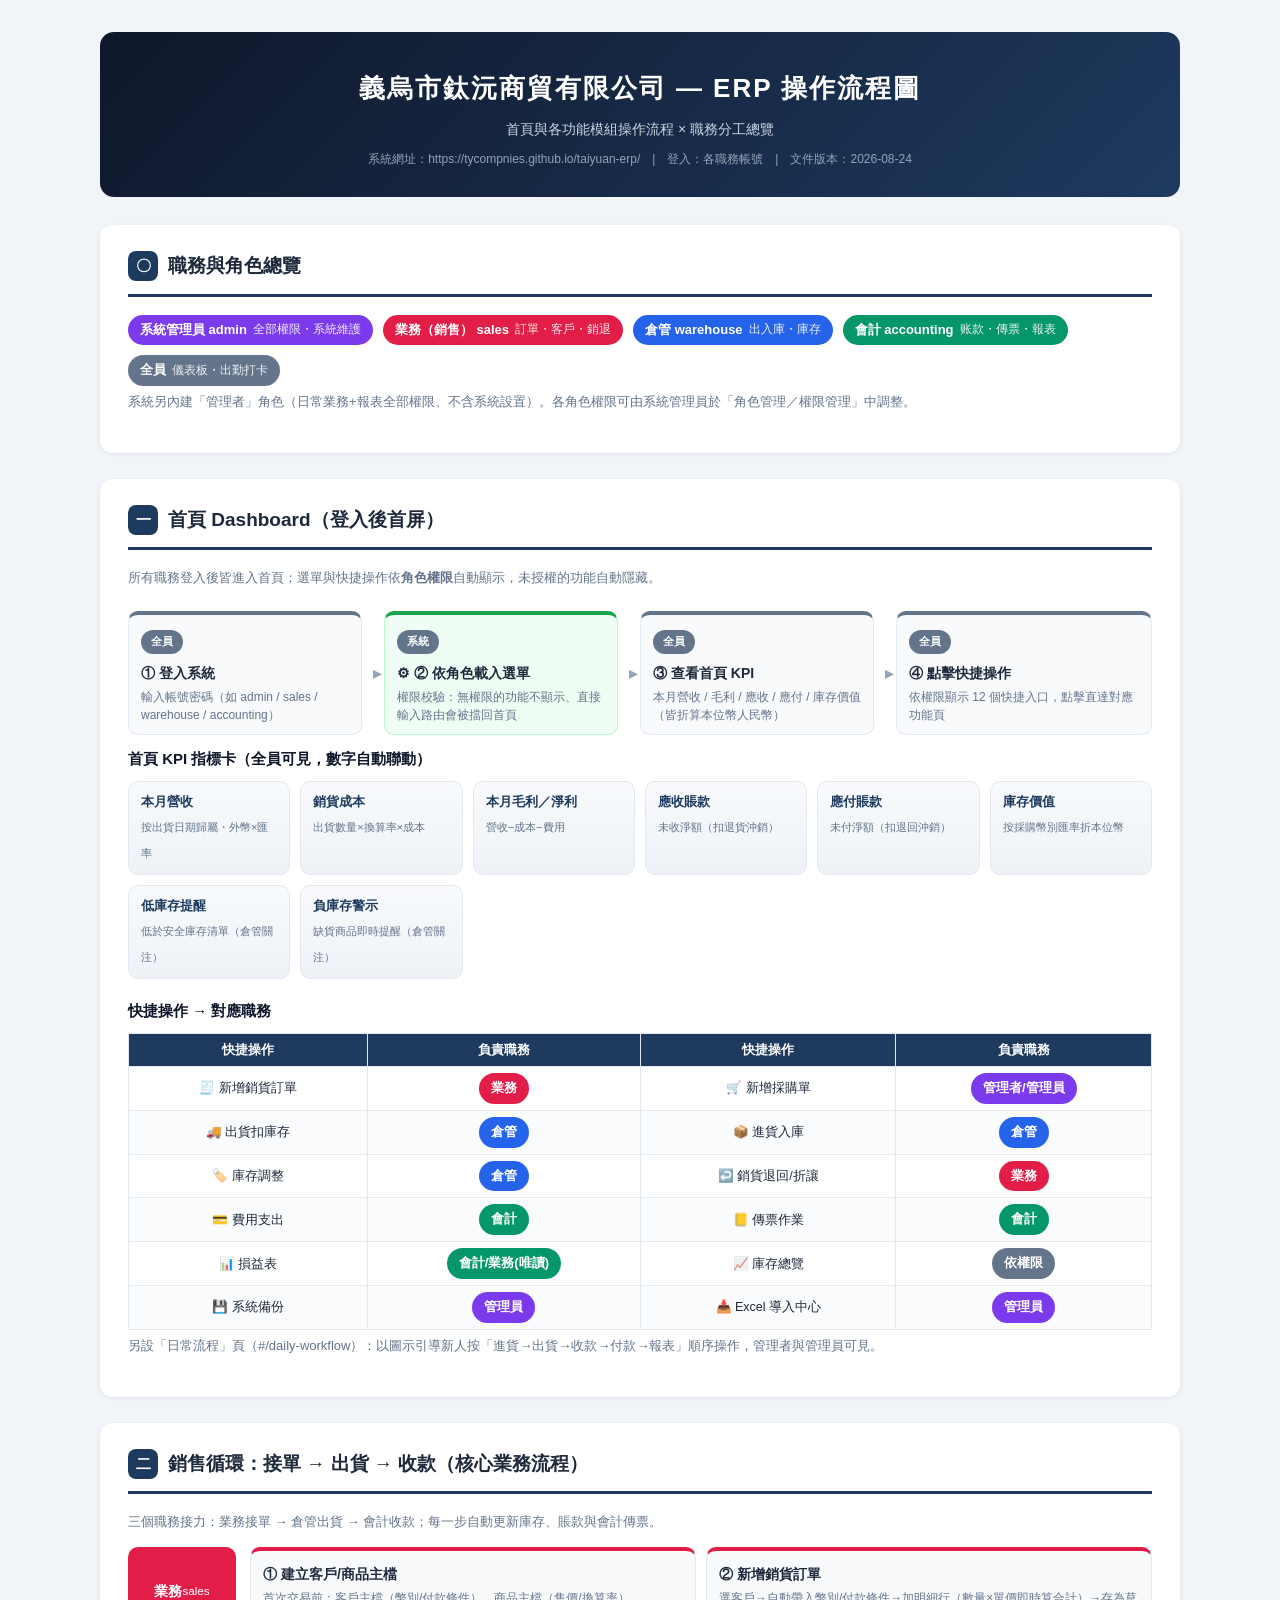
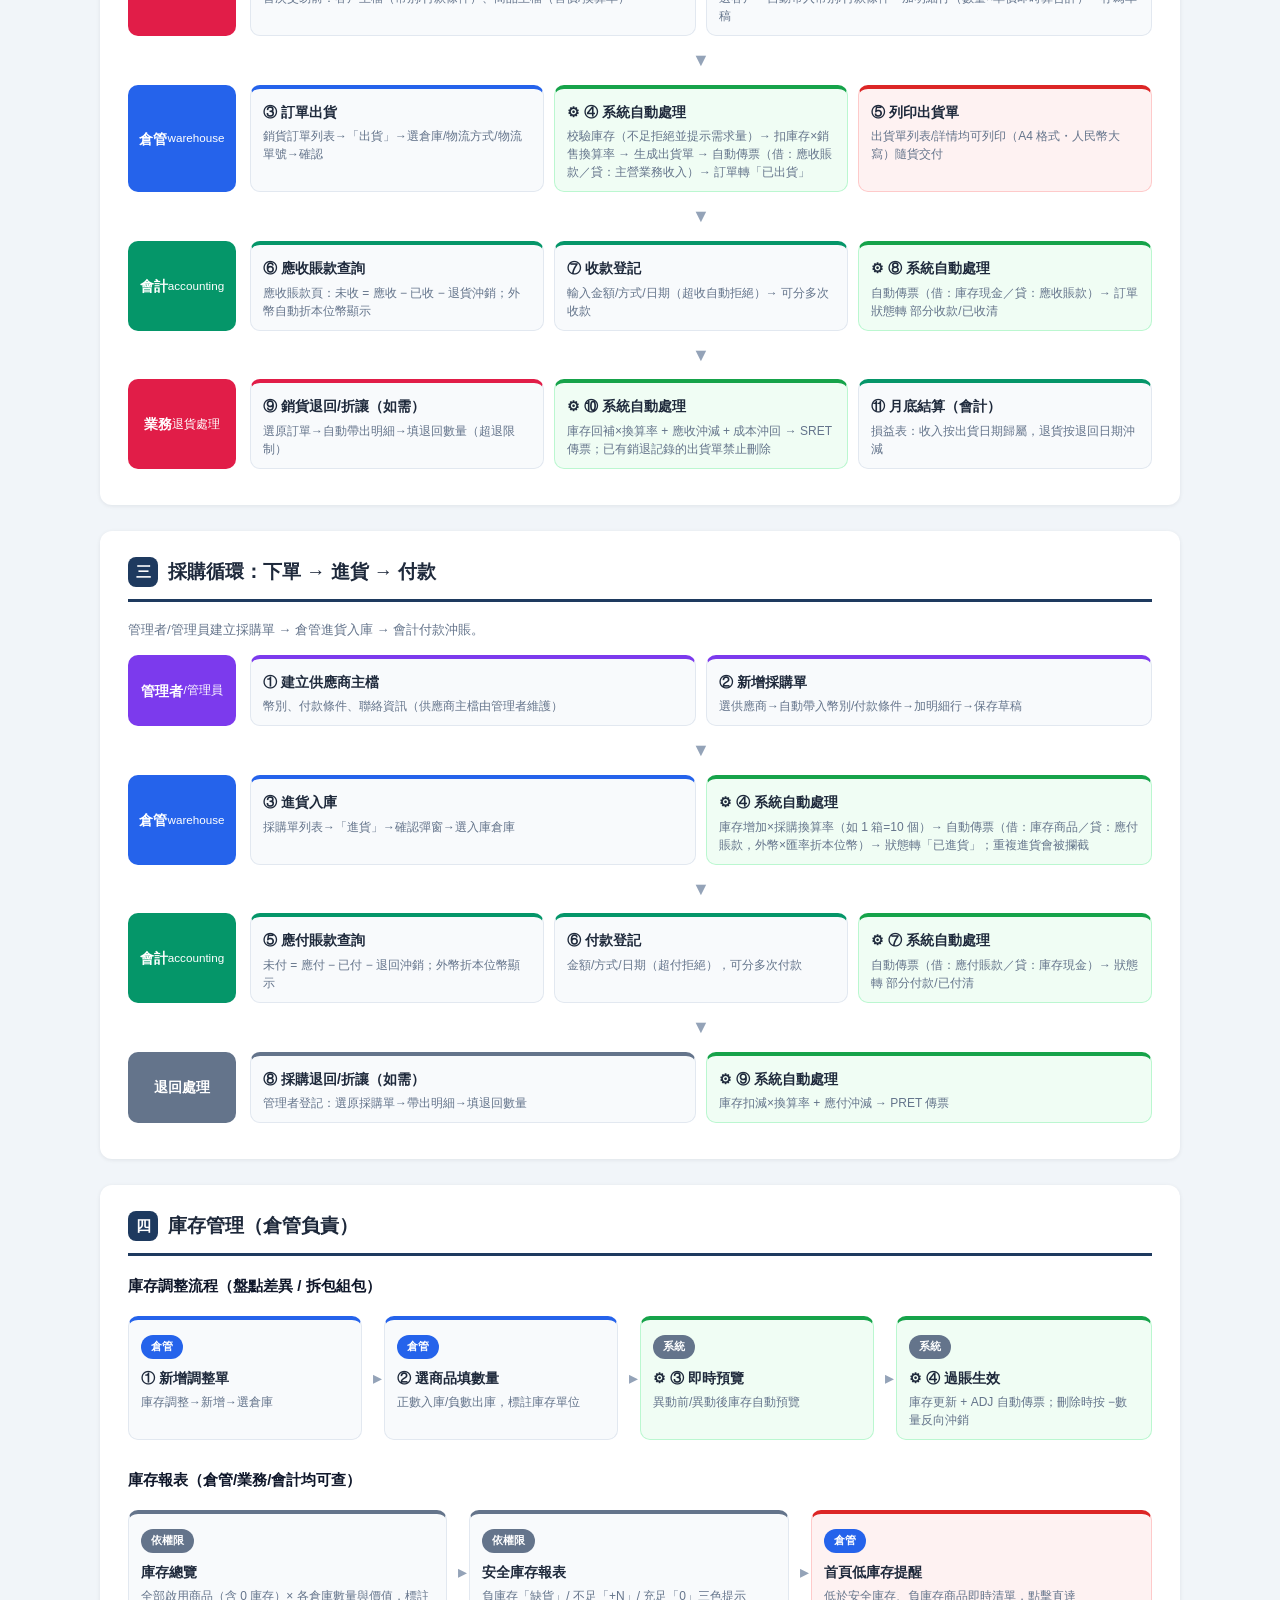
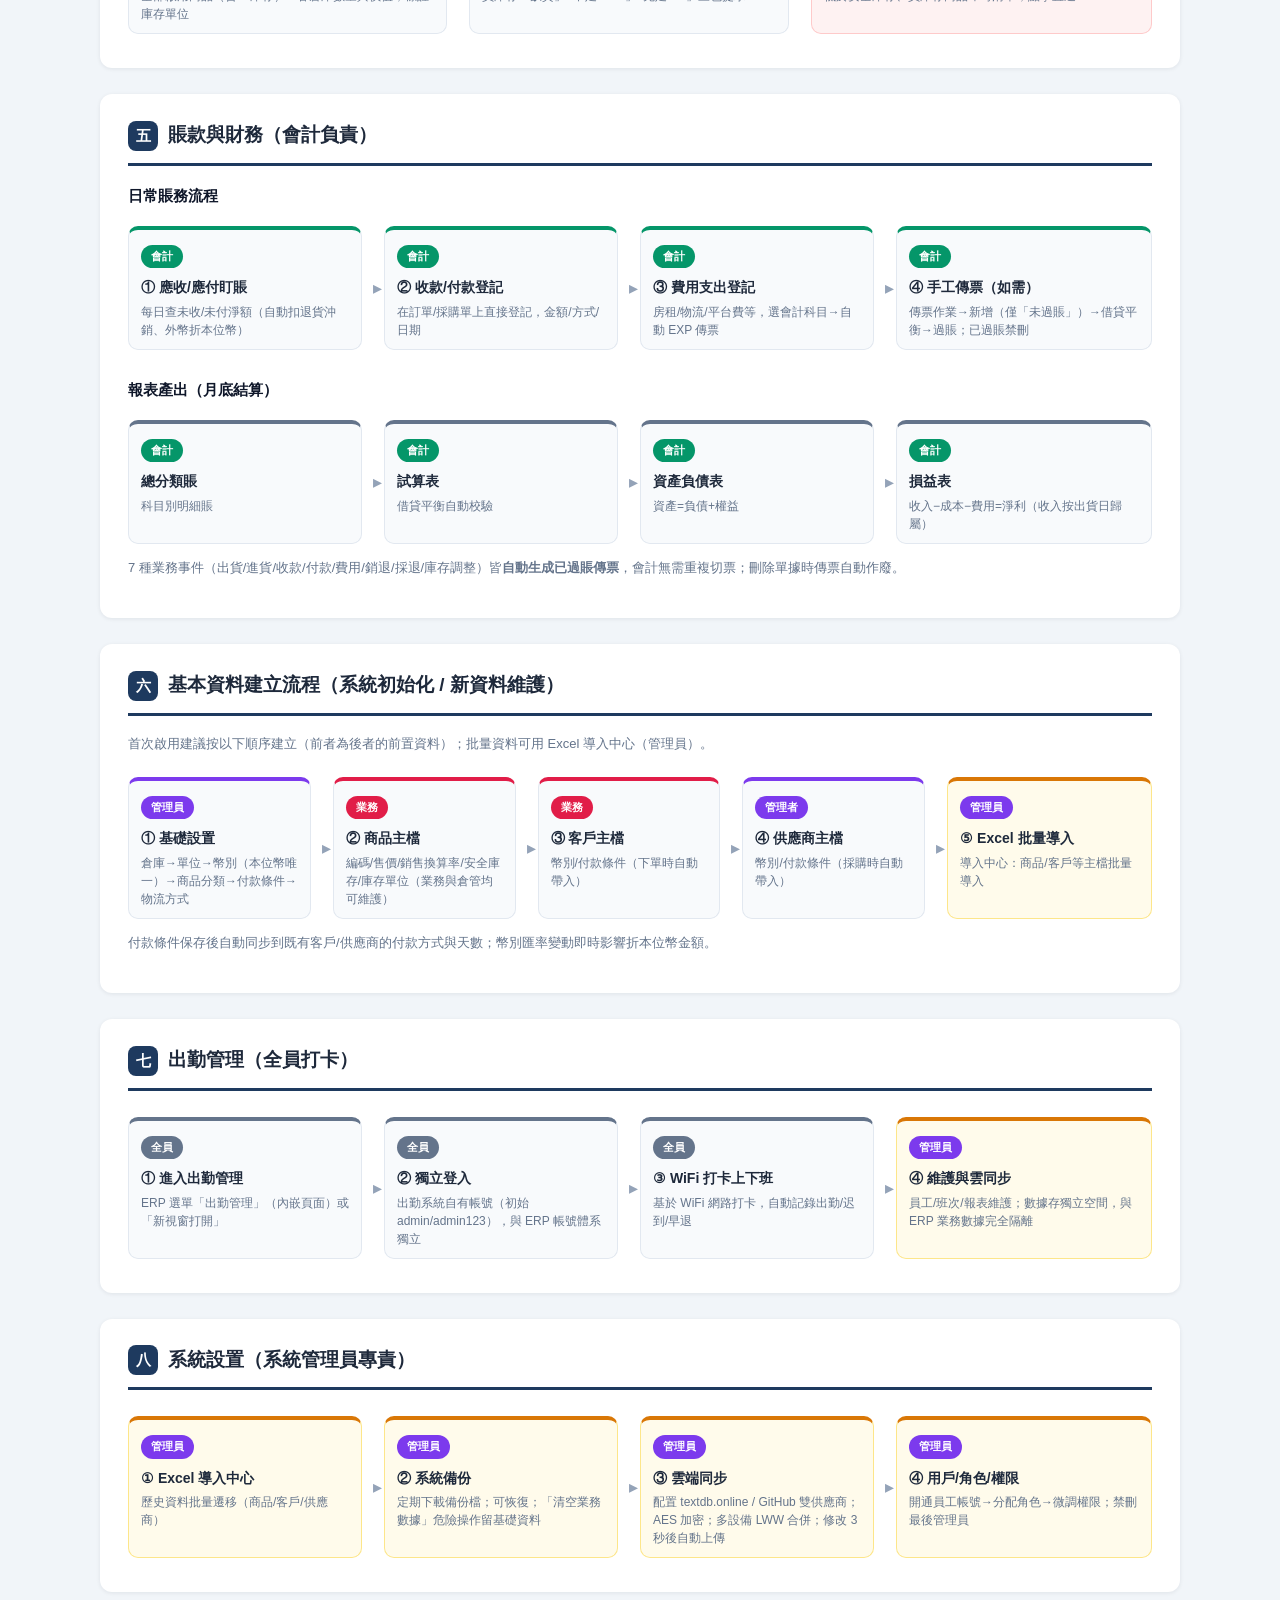
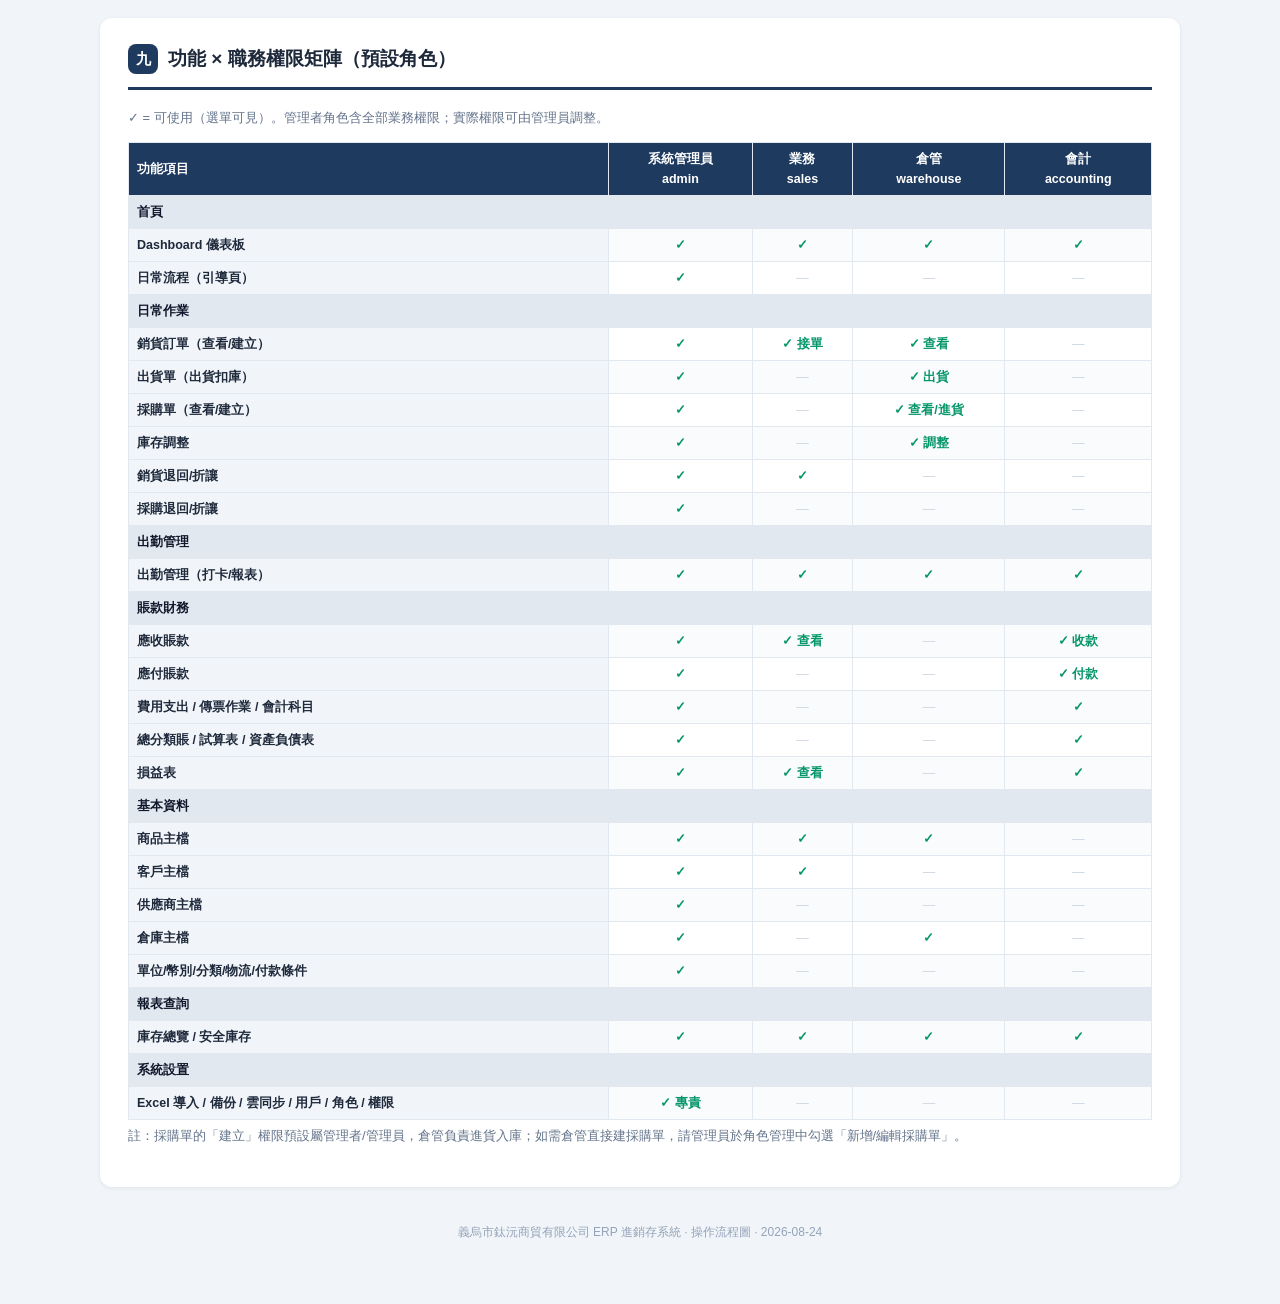
==== workflows.html @ 16e64ffe "feat: 跨设备自动云同步 + ERP操作流程图 sync.js 改造： - PULL_INTERVAL 60s→15s，更频繁检查云端更新 - 新增 schedulePull()：窗口聚焦/切回标" ====
<!DOCTYPE html>
<html lang="zh-Hant">
<head>
<meta charset="UTF-8">
<meta name="viewport" content="width=device-width, initial-scale=1.0">
<title>鈦沅商貿 ERP — 操作流程圖（含職務分工）</title>
<style>
  * { margin:0; padding:0; box-sizing:border-box; }
  body { font-family:"Microsoft JhengHei","PingFang TC","Microsoft YaHei",sans-serif; background:#f1f5f9; color:#1e293b; line-height:1.6; padding:32px 16px; }
  .wrap { max-width:1080px; margin:0 auto; }
  header.doc { text-align:center; padding:36px 20px 28px; background:linear-gradient(135deg,#0f172a,#1e3a5f); color:#fff; border-radius:14px; margin-bottom:28px; }
  header.doc h1 { font-size:26px; letter-spacing:2px; }
  header.doc p { color:#cbd5e1; margin-top:8px; font-size:14px; }
  header.doc .meta { margin-top:10px; font-size:12px; color:#94a3b8; }
  .card { background:#fff; border-radius:12px; padding:26px 28px; margin-bottom:26px; box-shadow:0 1px 4px rgba(15,23,42,.08); }
  .card>h2 { font-size:19px; padding-bottom:12px; margin-bottom:18px; border-bottom:3px solid #1e3a5f; display:flex; align-items:center; gap:10px; }
  .card>h2 .no { background:#1e3a5f; color:#fff; width:30px; height:30px; border-radius:8px; display:inline-flex; align-items:center; justify-content:center; font-size:15px; flex:none; }
  .card h3 { font-size:15px; margin:20px 0 10px; color:#0f172a; }
  .card h3:first-of-type { margin-top:4px; }
  p.note { font-size:13px; color:#64748b; margin:6px 0 14px; }

  /* 角色图例 */
  .legend { display:flex; flex-wrap:wrap; gap:10px; margin-top:4px; }
  .role { display:inline-flex; align-items:center; gap:6px; font-size:13px; font-weight:600; padding:5px 12px; border-radius:999px; color:#fff; }
  .r-biz  { background:#e11d48; }
  .r-wh   { background:#2563eb; }
  .r-acc  { background:#059669; }
  .r-adm  { background:#7c3aed; }
  .r-all  { background:#64748b; }
  .legend .role span.acc { font-weight:400; opacity:.9; font-size:12px; }

  /* 流程节点 */
  .flow { display:flex; flex-wrap:wrap; align-items:stretch; gap:0; }
  .fstep { flex:1 1 150px; min-width:150px; position:relative; padding:0 22px 0 0; margin:8px 0; }
  .fstep:last-child { padding-right:0; }
  .fstep:not(:last-child)::after { content:"▸"; position:absolute; right:2px; top:50%; transform:translateY(-50%); color:#94a3b8; font-size:18px; }
  .node { background:#f8fafc; border:1px solid #e2e8f0; border-top:4px solid #64748b; border-radius:10px; padding:12px 12px 10px; height:100%; }
  .node .role { font-size:11px; padding:3px 10px; margin-bottom:8px; }
  .node b { display:block; font-size:14px; margin-bottom:4px; }
  .node small { display:block; font-size:12px; color:#64748b; line-height:1.5; }
  .node.sys { background:#fffbeb; border-color:#fde68a; border-top-color:#d97706; }
  .node.auto { background:#f0fdf4; border-color:#bbf7d0; border-top-color:#16a34a; }
  .node.auto b::before { content:"⚙ "; }
  .node.warn { background:#fef2f2; border-color:#fecaca; border-top-color:#dc2626; }

  /* 泳道式流程 */
  .lane { display:flex; gap:14px; margin:10px 0; align-items:stretch; }
  .lane .who { flex:0 0 108px; display:flex; align-items:center; justify-content:center; text-align:center; color:#fff; font-weight:700; font-size:14px; border-radius:10px; padding:10px 8px; }
  .lane .steps { flex:1; display:flex; flex-wrap:wrap; gap:10px; align-items:center; }
  .lane .steps .node { flex:1 1 200px; min-width:190px; }
  .lane + .lane { margin-top:2px; }
  .down { text-align:center; color:#94a3b8; font-size:18px; margin:2px 0 6px; padding-left:122px; }

  /* 决策/分支 */
  .branch { display:flex; gap:14px; margin:12px 0 4px; flex-wrap:wrap; }
  .branch .b { flex:1 1 260px; border:1px dashed #cbd5e1; border-radius:10px; padding:12px; }
  .branch .b h4 { font-size:13px; margin-bottom:6px; }
  .branch .b.yes h4 { color:#059669; } .branch .b.no h4 { color:#dc2626; }
  .branch .b p { font-size:12px; color:#475569; }

  /* KPI 网格 */
  .kpi-grid { display:grid; grid-template-columns:repeat(auto-fill,minmax(160px,1fr)); gap:10px; margin:10px 0; }
  .kpi { background:linear-gradient(180deg,#f8fafc,#eef2f7); border:1px solid #e2e8f0; border-radius:10px; padding:10px 12px; }
  .kpi b { display:block; font-size:13px; color:#1e3a5f; }
  .kpi small { font-size:11px; color:#64748b; }

  /* 权限矩阵 */
  table { width:100%; border-collapse:collapse; font-size:12.5px; }
  th, td { border:1px solid #e2e8f0; padding:6px 8px; text-align:center; }
  thead th { background:#1e3a5f; color:#fff; font-weight:600; position:sticky; }
  tbody th { background:#f1f5f9; text-align:left; font-weight:600; white-space:nowrap; }
  td.ok { color:#059669; font-weight:700; } td.no2 { color:#cbd5e1; }
  tbody tr:nth-child(even) { background:#fafbfc; }
  .grp td, .grp th { background:#e2e8f0 !important; font-weight:700; text-align:left; color:#0f172a; }

  footer { text-align:center; color:#94a3b8; font-size:12px; padding:10px 0 30px; }
  @media print {
    body { background:#fff; padding:0; }
    .card { box-shadow:none; border:1px solid #e2e8f0; page-break-inside:avoid; }
    header.doc { border-radius:0; }
  }
</style>
</head>
<body>
<div class="wrap">

<header class="doc">
  <h1>義烏市鈦沅商貿有限公司 — ERP 操作流程圖</h1>
  <p>首頁與各功能模組操作流程 × 職務分工總覽</p>
  <div class="meta">系統網址：https://tycompnies.github.io/taiyuan-erp/　|　登入：各職務帳號　|　文件版本：2026-08-24</div>
</header>

<!-- 0 職務說明 -->
<div class="card">
  <h2><span class="no">〇</span>職務與角色總覽</h2>
  <div class="legend">
    <span class="role r-adm">系統管理員 admin <span class="acc">全部權限・系統維護</span></span>
    <span class="role r-biz">業務（銷售） sales <span class="acc">訂單・客戶・銷退</span></span>
    <span class="role r-wh">倉管 warehouse <span class="acc">出入庫・庫存</span></span>
    <span class="role r-acc">會計 accounting <span class="acc">账款・傳票・報表</span></span>
    <span class="role r-all">全員 <span class="acc">儀表板・出勤打卡</span></span>
  </div>
  <p class="note">系統另內建「管理者」角色（日常業務+報表全部權限、不含系統設置）。各角色權限可由系統管理員於「角色管理／權限管理」中調整。</p>
</div>

<!-- 1 首頁 -->
<div class="card">
  <h2><span class="no">一</span>首頁 Dashboard（登入後首屏）</h2>
  <p class="note">所有職務登入後皆進入首頁；選單與快捷操作依<b>角色權限</b>自動顯示，未授權的功能自動隱藏。</p>

  <div class="flow">
    <div class="fstep"><div class="node"><span class="role r-all">全員</span><b>① 登入系統</b><small>輸入帳號密碼（如 admin / sales / warehouse / accounting）</small></div></div>
    <div class="fstep"><div class="node auto"><span class="role r-all">系統</span><b>② 依角色載入選單</b><small>權限校驗：無權限的功能不顯示、直接輸入路由會被擋回首頁</small></div></div>
    <div class="fstep"><div class="node"><span class="role r-all">全員</span><b>③ 查看首頁 KPI</b><small>本月營收 / 毛利 / 應收 / 應付 / 庫存價值（皆折算本位幣人民幣）</small></div></div>
    <div class="fstep"><div class="node"><span class="role r-all">全員</span><b>④ 點擊快捷操作</b><small>依權限顯示 12 個快捷入口，點擊直達對應功能頁</small></div></div>
  </div>

  <h3>首頁 KPI 指標卡（全員可見，數字自動聯動）</h3>
  <div class="kpi-grid">
    <div class="kpi"><b>本月營收</b><small>按出貨日期歸屬・外幣×匯率</small></div>
    <div class="kpi"><b>銷貨成本</b><small>出貨數量×換算率×成本</small></div>
    <div class="kpi"><b>本月毛利／淨利</b><small>營收−成本−費用</small></div>
    <div class="kpi"><b>應收賬款</b><small>未收淨額（扣退貨沖銷）</small></div>
    <div class="kpi"><b>應付賬款</b><small>未付淨額（扣退回沖銷）</small></div>
    <div class="kpi"><b>庫存價值</b><small>按採購幣別匯率折本位幣</small></div>
    <div class="kpi"><b>低庫存提醒</b><small>低於安全庫存清單（倉管關注）</small></div>
    <div class="kpi"><b>負庫存警示</b><small>缺貨商品即時提醒（倉管關注）</small></div>
  </div>

  <h3>快捷操作 → 對應職務</h3>
  <table>
    <thead><tr><th>快捷操作</th><th>負責職務</th><th>快捷操作</th><th>負責職務</th></tr></thead>
    <tbody>
      <tr><td>🧾 新增銷貨訂單</td><td><span class="role r-biz">業務</span></td><td>🛒 新增採購單</td><td><span class="role r-adm">管理者/管理員</span></td></tr>
      <tr><td>🚚 出貨扣庫存</td><td><span class="role r-wh">倉管</span></td><td>📦 進貨入庫</td><td><span class="role r-wh">倉管</span></td></tr>
      <tr><td>🏷️ 庫存調整</td><td><span class="role r-wh">倉管</span></td><td>↩️ 銷貨退回/折讓</td><td><span class="role r-biz">業務</span></td></tr>
      <tr><td>💳 費用支出</td><td><span class="role r-acc">會計</span></td><td>📒 傳票作業</td><td><span class="role r-acc">會計</span></td></tr>
      <tr><td>📊 損益表</td><td><span class="role r-acc">會計/業務(唯讀)</span></td><td>📈 庫存總覽</td><td><span class="role r-all">依權限</span></td></tr>
      <tr><td>💾 系統備份</td><td><span class="role r-adm">管理員</span></td><td>📥 Excel 導入中心</td><td><span class="role r-adm">管理員</span></td></tr>
    </tbody>
  </table>
  <p class="note">另設「日常流程」頁（#/daily-workflow）：以圖示引導新人按「進貨→出貨→收款→付款→報表」順序操作，管理者與管理員可見。</p>
</div>

<!-- 2 銷售循環 -->
<div class="card">
  <h2><span class="no">二</span>銷售循環：接單 → 出貨 → 收款（核心業務流程）</h2>
  <p class="note">三個職務接力：業務接單 → 倉管出貨 → 會計收款；每一步自動更新庫存、賬款與會計傳票。</p>

  <div class="lane"><div class="who" style="background:#e11d48">業務<br><small style="font-weight:400">sales</small></div>
    <div class="steps">
      <div class="node" style="border-top-color:#e11d48"><b>① 建立客戶/商品主檔</b><small>首次交易前：客戶主檔（幣別/付款條件）、商品主檔（售價/換算率）</small></div>
      <div class="node" style="border-top-color:#e11d48"><b>② 新增銷貨訂單</b><small>選客戶→自動帶入幣別/付款條件→加明細行（數量×單價即時算合計）→存為草稿</small></div>
    </div>
  </div>
  <div class="down">▼</div>
  <div class="lane"><div class="who" style="background:#2563eb">倉管<br><small style="font-weight:400">warehouse</small></div>
    <div class="steps">
      <div class="node" style="border-top-color:#2563eb"><b>③ 訂單出貨</b><small>銷貨訂單列表→「出貨」→選倉庫/物流方式/物流單號→確認</small></div>
      <div class="node auto"><b>④ 系統自動處理</b><small>校驗庫存（不足拒絕並提示需求量）→ 扣庫存×銷售換算率 → 生成出貨單 → 自動傳票（借：應收賬款／貸：主營業務收入）→ 訂單轉「已出貨」</small></div>
      <div class="node warn"><b>⑤ 列印出貨單</b><small>出貨單列表/詳情均可列印（A4 格式・人民幣大寫）隨貨交付</small></div>
    </div>
  </div>
  <div class="down">▼</div>
  <div class="lane"><div class="who" style="background:#059669">會計<br><small style="font-weight:400">accounting</small></div>
    <div class="steps">
      <div class="node" style="border-top-color:#059669"><b>⑥ 應收賬款查詢</b><small>應收賬款頁：未收 = 應收 − 已收 − 退貨沖銷；外幣自動折本位幣顯示</small></div>
      <div class="node" style="border-top-color:#059669"><b>⑦ 收款登記</b><small>輸入金額/方式/日期（超收自動拒絕）→ 可分多次收款</small></div>
      <div class="node auto"><b>⑧ 系統自動處理</b><small>自動傳票（借：庫存現金／貸：應收賬款）→ 訂單狀態轉 部分收款/已收清</small></div>
    </div>
  </div>
  <div class="down">▼</div>
  <div class="lane"><div class="who" style="background:#e11d48">業務<br><small style="font-weight:400">退貨處理</small></div>
    <div class="steps">
      <div class="node" style="border-top-color:#e11d48"><b>⑨ 銷貨退回/折讓（如需）</b><small>選原訂單→自動帶出明細→填退回數量（超退限制）</small></div>
      <div class="node auto"><b>⑩ 系統自動處理</b><small>庫存回補×換算率 + 應收沖減 + 成本沖回 → SRET 傳票；已有銷退記錄的出貨單禁止刪除</small></div>
      <div class="node" style="border-top-color:#059669"><b>⑪ 月底結算（會計）</b><small>損益表：收入按出貨日期歸屬，退貨按退回日期沖減</small></div>
    </div>
  </div>
</div>

<!-- 3 採購循環 -->
<div class="card">
  <h2><span class="no">三</span>採購循環：下單 → 進貨 → 付款</h2>
  <p class="note">管理者/管理員建立採購單 → 倉管進貨入庫 → 會計付款沖賬。</p>

  <div class="lane"><div class="who" style="background:#7c3aed">管理者<br><small style="font-weight:400">/管理員</small></div>
    <div class="steps">
      <div class="node" style="border-top-color:#7c3aed"><b>① 建立供應商主檔</b><small>幣別、付款條件、聯絡資訊（供應商主檔由管理者維護）</small></div>
      <div class="node" style="border-top-color:#7c3aed"><b>② 新增採購單</b><small>選供應商→自動帶入幣別/付款條件→加明細行→保存草稿</small></div>
    </div>
  </div>
  <div class="down">▼</div>
  <div class="lane"><div class="who" style="background:#2563eb">倉管<br><small style="font-weight:400">warehouse</small></div>
    <div class="steps">
      <div class="node" style="border-top-color:#2563eb"><b>③ 進貨入庫</b><small>採購單列表→「進貨」→確認彈窗→選入庫倉庫</small></div>
      <div class="node auto"><b>④ 系統自動處理</b><small>庫存增加×採購換算率（如 1 箱=10 個）→ 自動傳票（借：庫存商品／貸：應付賬款，外幣×匯率折本位幣）→ 狀態轉「已進貨」；重複進貨會被攔截</small></div>
    </div>
  </div>
  <div class="down">▼</div>
  <div class="lane"><div class="who" style="background:#059669">會計<br><small style="font-weight:400">accounting</small></div>
    <div class="steps">
      <div class="node" style="border-top-color:#059669"><b>⑤ 應付賬款查詢</b><small>未付 = 應付 − 已付 − 退回沖銷；外幣折本位幣顯示</small></div>
      <div class="node" style="border-top-color:#059669"><b>⑥ 付款登記</b><small>金額/方式/日期（超付拒絕），可分多次付款</small></div>
      <div class="node auto"><b>⑦ 系統自動處理</b><small>自動傳票（借：應付賬款／貸：庫存現金）→ 狀態轉 部分付款/已付清</small></div>
    </div>
  </div>
  <div class="down">▼</div>
  <div class="lane"><div class="who" style="background:#64748b">退回處理</div>
    <div class="steps">
      <div class="node" style="border-top-color:#64748b"><b>⑧ 採購退回/折讓（如需）</b><small>管理者登記：選原採購單→帶出明細→填退回數量</small></div>
      <div class="node auto"><b>⑨ 系統自動處理</b><small>庫存扣減×換算率 + 應付沖減 → PRET 傳票</small></div>
    </div>
  </div>
</div>

<!-- 4 庫存管理 -->
<div class="card">
  <h2><span class="no">四</span>庫存管理（倉管負責）</h2>

  <h3>庫存調整流程（盤點差異 / 拆包組包）</h3>
  <div class="flow">
    <div class="fstep"><div class="node" style="border-top-color:#2563eb"><span class="role r-wh">倉管</span><b>① 新增調整單</b><small>庫存調整→新增→選倉庫</small></div></div>
    <div class="fstep"><div class="node" style="border-top-color:#2563eb"><span class="role r-wh">倉管</span><b>② 選商品填數量</b><small>正數入庫/負數出庫，標註庫存單位</small></div></div>
    <div class="fstep"><div class="node auto"><span class="role r-all">系統</span><b>③ 即時預覽</b><small>異動前/異動後庫存自動預覽</small></div></div>
    <div class="fstep"><div class="node auto"><span class="role r-all">系統</span><b>④ 過賬生效</b><small>庫存更新 + ADJ 自動傳票；刪除時按 −數量反向沖銷</small></div></div>
  </div>

  <h3>庫存報表（倉管/業務/會計均可查）</h3>
  <div class="flow">
    <div class="fstep"><div class="node"><span class="role r-all">依權限</span><b>庫存總覽</b><small>全部啟用商品（含 0 庫存）× 各倉庫數量與價值，標註庫存單位</small></div></div>
    <div class="fstep"><div class="node"><span class="role r-all">依權限</span><b>安全庫存報表</b><small>負庫存「缺貨」/ 不足「+N」/ 充足「0」三色提示</small></div></div>
    <div class="fstep"><div class="node warn"><span class="role r-wh">倉管</span><b>首頁低庫存提醒</b><small>低於安全庫存、負庫存商品即時清單，點擊直達</small></div></div>
  </div>
</div>

<!-- 5 賬款財務 -->
<div class="card">
  <h2><span class="no">五</span>賬款與財務（會計負責）</h2>

  <h3>日常賬務流程</h3>
  <div class="flow">
    <div class="fstep"><div class="node" style="border-top-color:#059669"><span class="role r-acc">會計</span><b>① 應收/應付盯賬</b><small>每日查未收/未付淨額（自動扣退貨沖銷、外幣折本位幣）</small></div></div>
    <div class="fstep"><div class="node" style="border-top-color:#059669"><span class="role r-acc">會計</span><b>② 收款/付款登記</b><small>在訂單/採購單上直接登記，金額/方式/日期</small></div></div>
    <div class="fstep"><div class="node" style="border-top-color:#059669"><span class="role r-acc">會計</span><b>③ 費用支出登記</b><small>房租/物流/平台費等，選會計科目→自動 EXP 傳票</small></div></div>
    <div class="fstep"><div class="node" style="border-top-color:#059669"><span class="role r-acc">會計</span><b>④ 手工傳票（如需）</b><small>傳票作業→新增（僅「未過賬」）→借貸平衡→過賬；已過賬禁刪</small></div></div>
  </div>

  <h3>報表產出（月底結算）</h3>
  <div class="flow">
    <div class="fstep"><div class="node"><span class="role r-acc">會計</span><b>總分類賬</b><small>科目別明細賬</small></div></div>
    <div class="fstep"><div class="node"><span class="role r-acc">會計</span><b>試算表</b><small>借貸平衡自動校驗</small></div></div>
    <div class="fstep"><div class="node"><span class="role r-acc">會計</span><b>資產負債表</b><small>資產=負債+權益</small></div></div>
    <div class="fstep"><div class="node"><span class="role r-acc">會計</span><b>損益表</b><small>收入−成本−費用=淨利（收入按出貨日歸屬）</small></div></div>
  </div>
  <p class="note">7 種業務事件（出貨/進貨/收款/付款/費用/銷退/採退/庫存調整）皆<b>自動生成已過賬傳票</b>，會計無需重複切票；刪除單據時傳票自動作廢。</p>
</div>

<!-- 6 基本資料 -->
<div class="card">
  <h2><span class="no">六</span>基本資料建立流程（系統初始化 / 新資料維護）</h2>
  <p class="note">首次啟用建議按以下順序建立（前者為後者的前置資料）；批量資料可用 Excel 導入中心（管理員）。</p>
  <div class="flow">
    <div class="fstep"><div class="node" style="border-top-color:#7c3aed"><span class="role r-adm">管理員</span><b>① 基礎設置</b><small>倉庫→單位→幣別（本位幣唯一）→商品分類→付款條件→物流方式</small></div></div>
    <div class="fstep"><div class="node" style="border-top-color:#e11d48"><span class="role r-biz">業務</span><b>② 商品主檔</b><small>編碼/售價/銷售換算率/安全庫存/庫存單位（業務與倉管均可維護）</small></div></div>
    <div class="fstep"><div class="node" style="border-top-color:#e11d48"><span class="role r-biz">業務</span><b>③ 客戶主檔</b><small>幣別/付款條件（下單時自動帶入）</small></div></div>
    <div class="fstep"><div class="node" style="border-top-color:#7c3aed"><span class="role r-adm">管理者</span><b>④ 供應商主檔</b><small>幣別/付款條件（採購時自動帶入）</small></div></div>
    <div class="fstep"><div class="node sys"><span class="role r-adm">管理員</span><b>⑤ Excel 批量導入</b><small>導入中心：商品/客戶等主檔批量導入</small></div></div>
  </div>
  <p class="note">付款條件保存後自動同步到既有客戶/供應商的付款方式與天數；幣別匯率變動即時影響折本位幣金額。</p>
</div>

<!-- 7 出勤 -->
<div class="card">
  <h2><span class="no">七</span>出勤管理（全員打卡）</h2>
  <div class="flow">
    <div class="fstep"><div class="node"><span class="role r-all">全員</span><b>① 進入出勤管理</b><small>ERP 選單「出勤管理」（內嵌頁面）或「新視窗打開」</small></div></div>
    <div class="fstep"><div class="node"><span class="role r-all">全員</span><b>② 獨立登入</b><small>出勤系統自有帳號（初始 admin/admin123），與 ERP 帳號體系獨立</small></div></div>
    <div class="fstep"><div class="node"><span class="role r-all">全員</span><b>③ WiFi 打卡上下班</b><small>基於 WiFi 網路打卡，自動記錄出勤/迟到/早退</small></div></div>
    <div class="fstep"><div class="node sys"><span class="role r-adm">管理員</span><b>④ 維護與雲同步</b><small>員工/班次/報表維護；數據存獨立空間，與 ERP 業務數據完全隔離</small></div></div>
  </div>
</div>

<!-- 8 系統設置 -->
<div class="card">
  <h2><span class="no">八</span>系統設置（系統管理員專責）</h2>
  <div class="flow">
    <div class="fstep"><div class="node sys"><span class="role r-adm">管理員</span><b>① Excel 導入中心</b><small>歷史資料批量遷移（商品/客戶/供應商）</small></div></div>
    <div class="fstep"><div class="node sys"><span class="role r-adm">管理員</span><b>② 系統備份</b><small>定期下載備份檔；可恢復；「清空業務數據」危險操作留基礎資料</small></div></div>
    <div class="fstep"><div class="node sys"><span class="role r-adm">管理員</span><b>③ 雲端同步</b><small>配置 textdb.online / GitHub 雙供應商；AES 加密；多設備 LWW 合併；修改 3 秒後自動上傳</small></div></div>
    <div class="fstep"><div class="node sys"><span class="role r-adm">管理員</span><b>④ 用戶/角色/權限</b><small>開通員工帳號→分配角色→微調權限；禁刪最後管理員</small></div></div>
  </div>
</div>

<!-- 9 權限矩陣 -->
<div class="card">
  <h2><span class="no">九</span>功能 × 職務權限矩陣（預設角色）</h2>
  <p class="note">✓ = 可使用（選單可見）。管理者角色含全部業務權限；實際權限可由管理員調整。</p>
  <table>
    <thead><tr><th style="text-align:left">功能項目</th><th>系統管理員<br>admin</th><th>業務<br>sales</th><th>倉管<br>warehouse</th><th>會計<br>accounting</th></tr></thead>
    <tbody>
      <tr class="grp"><td colspan="5">首頁</td></tr>
      <tr><th>Dashboard 儀表板</th><td class="ok">✓</td><td class="ok">✓</td><td class="ok">✓</td><td class="ok">✓</td></tr>
      <tr><th>日常流程（引導頁）</th><td class="ok">✓</td><td class="no2">—</td><td class="no2">—</td><td class="no2">—</td></tr>
      <tr class="grp"><td colspan="5">日常作業</td></tr>
      <tr><th>銷貨訂單（查看/建立）</th><td class="ok">✓</td><td class="ok">✓ 接單</td><td class="ok">✓ 查看</td><td class="no2">—</td></tr>
      <tr><th>出貨單（出貨扣庫）</th><td class="ok">✓</td><td class="no2">—</td><td class="ok">✓ 出貨</td><td class="no2">—</td></tr>
      <tr><th>採購單（查看/建立）</th><td class="ok">✓</td><td class="no2">—</td><td class="ok">✓ 查看/進貨</td><td class="no2">—</td></tr>
      <tr><th>庫存調整</th><td class="ok">✓</td><td class="no2">—</td><td class="ok">✓ 調整</td><td class="no2">—</td></tr>
      <tr><th>銷貨退回/折讓</th><td class="ok">✓</td><td class="ok">✓</td><td class="no2">—</td><td class="no2">—</td></tr>
      <tr><th>採購退回/折讓</th><td class="ok">✓</td><td class="no2">—</td><td class="no2">—</td><td class="no2">—</td></tr>
      <tr class="grp"><td colspan="5">出勤管理</td></tr>
      <tr><th>出勤管理（打卡/報表）</th><td class="ok">✓</td><td class="ok">✓</td><td class="ok">✓</td><td class="ok">✓</td></tr>
      <tr class="grp"><td colspan="5">賬款財務</td></tr>
      <tr><th>應收賬款</th><td class="ok">✓</td><td class="ok">✓ 查看</td><td class="no2">—</td><td class="ok">✓ 收款</td></tr>
      <tr><th>應付賬款</th><td class="ok">✓</td><td class="no2">—</td><td class="no2">—</td><td class="ok">✓ 付款</td></tr>
      <tr><th>費用支出 / 傳票作業 / 會計科目</th><td class="ok">✓</td><td class="no2">—</td><td class="no2">—</td><td class="ok">✓</td></tr>
      <tr><th>總分類賬 / 試算表 / 資產負債表</th><td class="ok">✓</td><td class="no2">—</td><td class="no2">—</td><td class="ok">✓</td></tr>
      <tr><th>損益表</th><td class="ok">✓</td><td class="ok">✓ 查看</td><td class="no2">—</td><td class="ok">✓</td></tr>
      <tr class="grp"><td colspan="5">基本資料</td></tr>
      <tr><th>商品主檔</th><td class="ok">✓</td><td class="ok">✓</td><td class="ok">✓</td><td class="no2">—</td></tr>
      <tr><th>客戶主檔</th><td class="ok">✓</td><td class="ok">✓</td><td class="no2">—</td><td class="no2">—</td></tr>
      <tr><th>供應商主檔</th><td class="ok">✓</td><td class="no2">—</td><td class="no2">—</td><td class="no2">—</td></tr>
      <tr><th>倉庫主檔</th><td class="ok">✓</td><td class="no2">—</td><td class="ok">✓</td><td class="no2">—</td></tr>
      <tr><th>單位/幣別/分類/物流/付款條件</th><td class="ok">✓</td><td class="no2">—</td><td class="no2">—</td><td class="no2">—</td></tr>
      <tr class="grp"><td colspan="5">報表查詢</td></tr>
      <tr><th>庫存總覽 / 安全庫存</th><td class="ok">✓</td><td class="ok">✓</td><td class="ok">✓</td><td class="ok">✓</td></tr>
      <tr class="grp"><td colspan="5">系統設置</td></tr>
      <tr><th>Excel 導入 / 備份 / 雲同步 / 用戶 / 角色 / 權限</th><td class="ok">✓ 專責</td><td class="no2">—</td><td class="no2">—</td><td class="no2">—</td></tr>
    </tbody>
  </table>
  <p class="note">註：採購單的「建立」權限預設屬管理者/管理員，倉管負責進貨入庫；如需倉管直接建採購單，請管理員於角色管理中勾選「新增/編輯採購單」。</p>
</div>

<footer>義烏市鈦沅商貿有限公司 ERP 進銷存系統 · 操作流程圖 · 2026-08-24</footer>
</div>
</body>
</html>
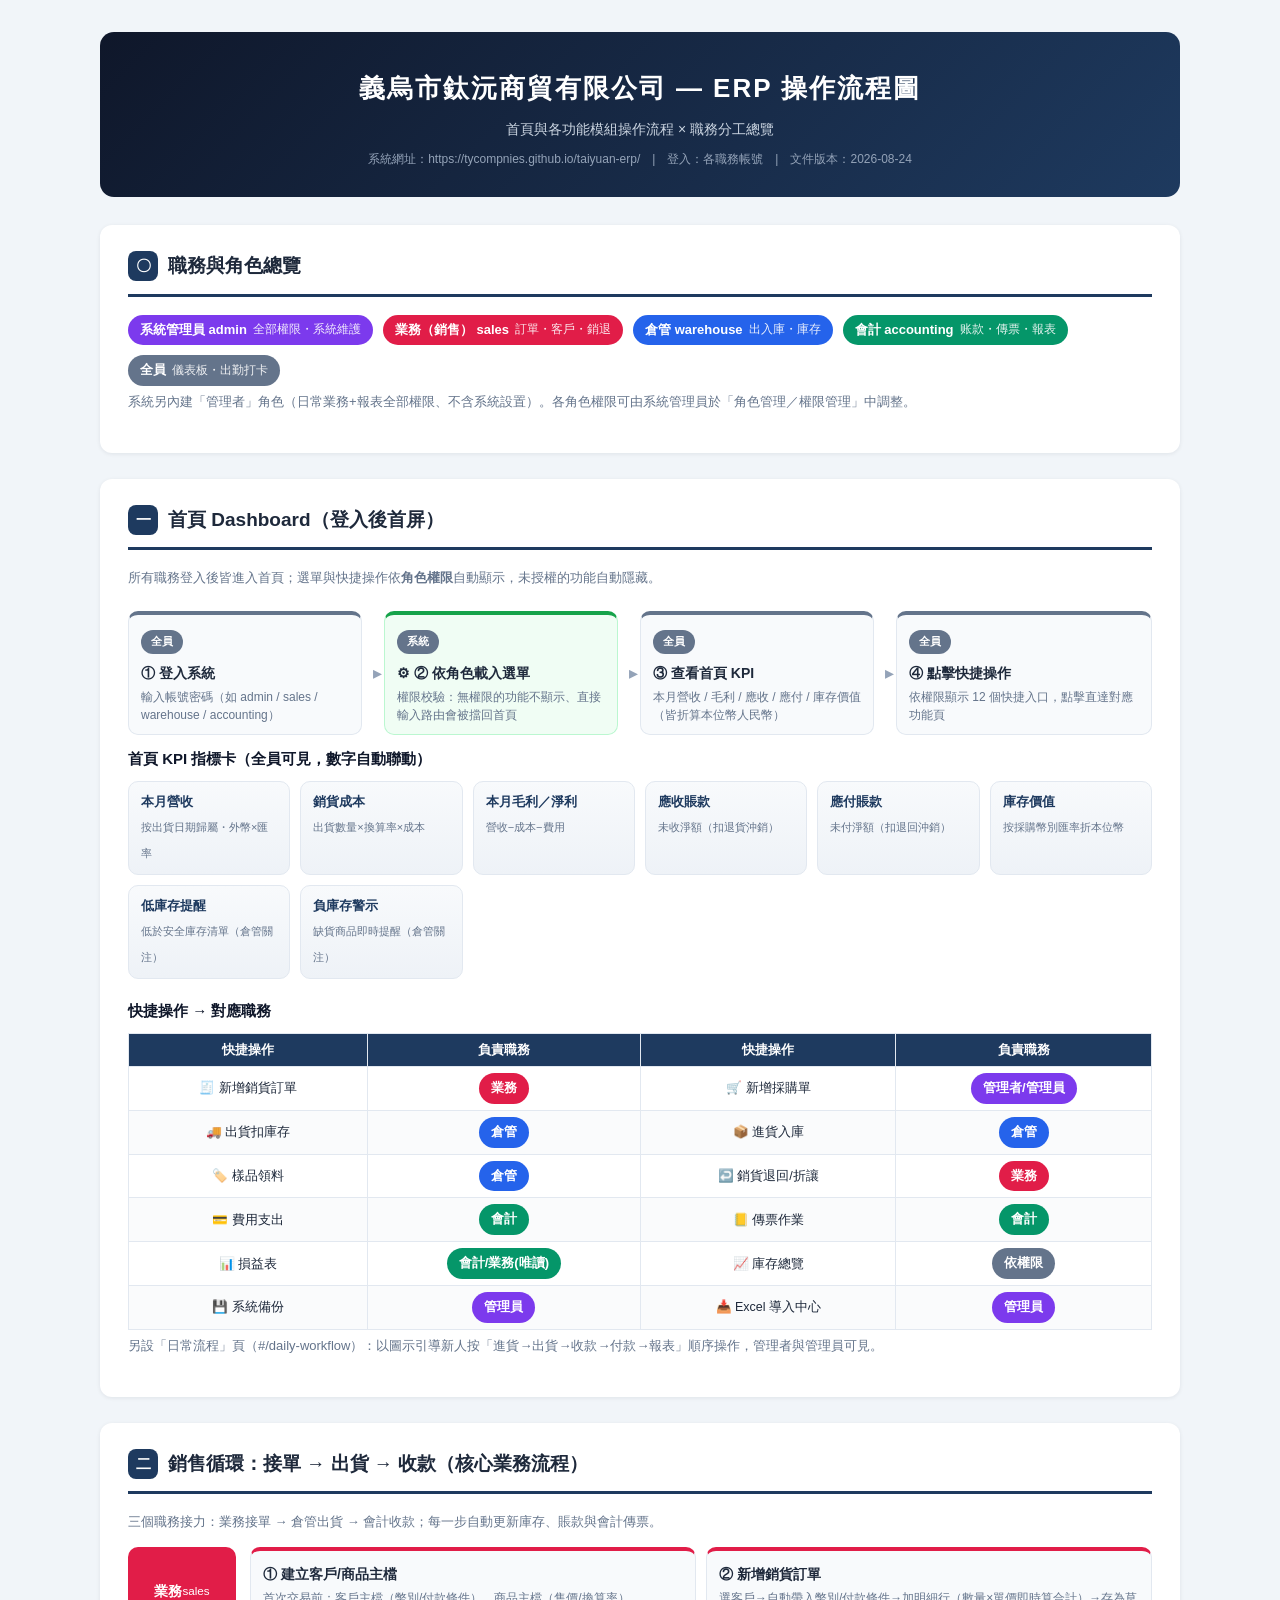
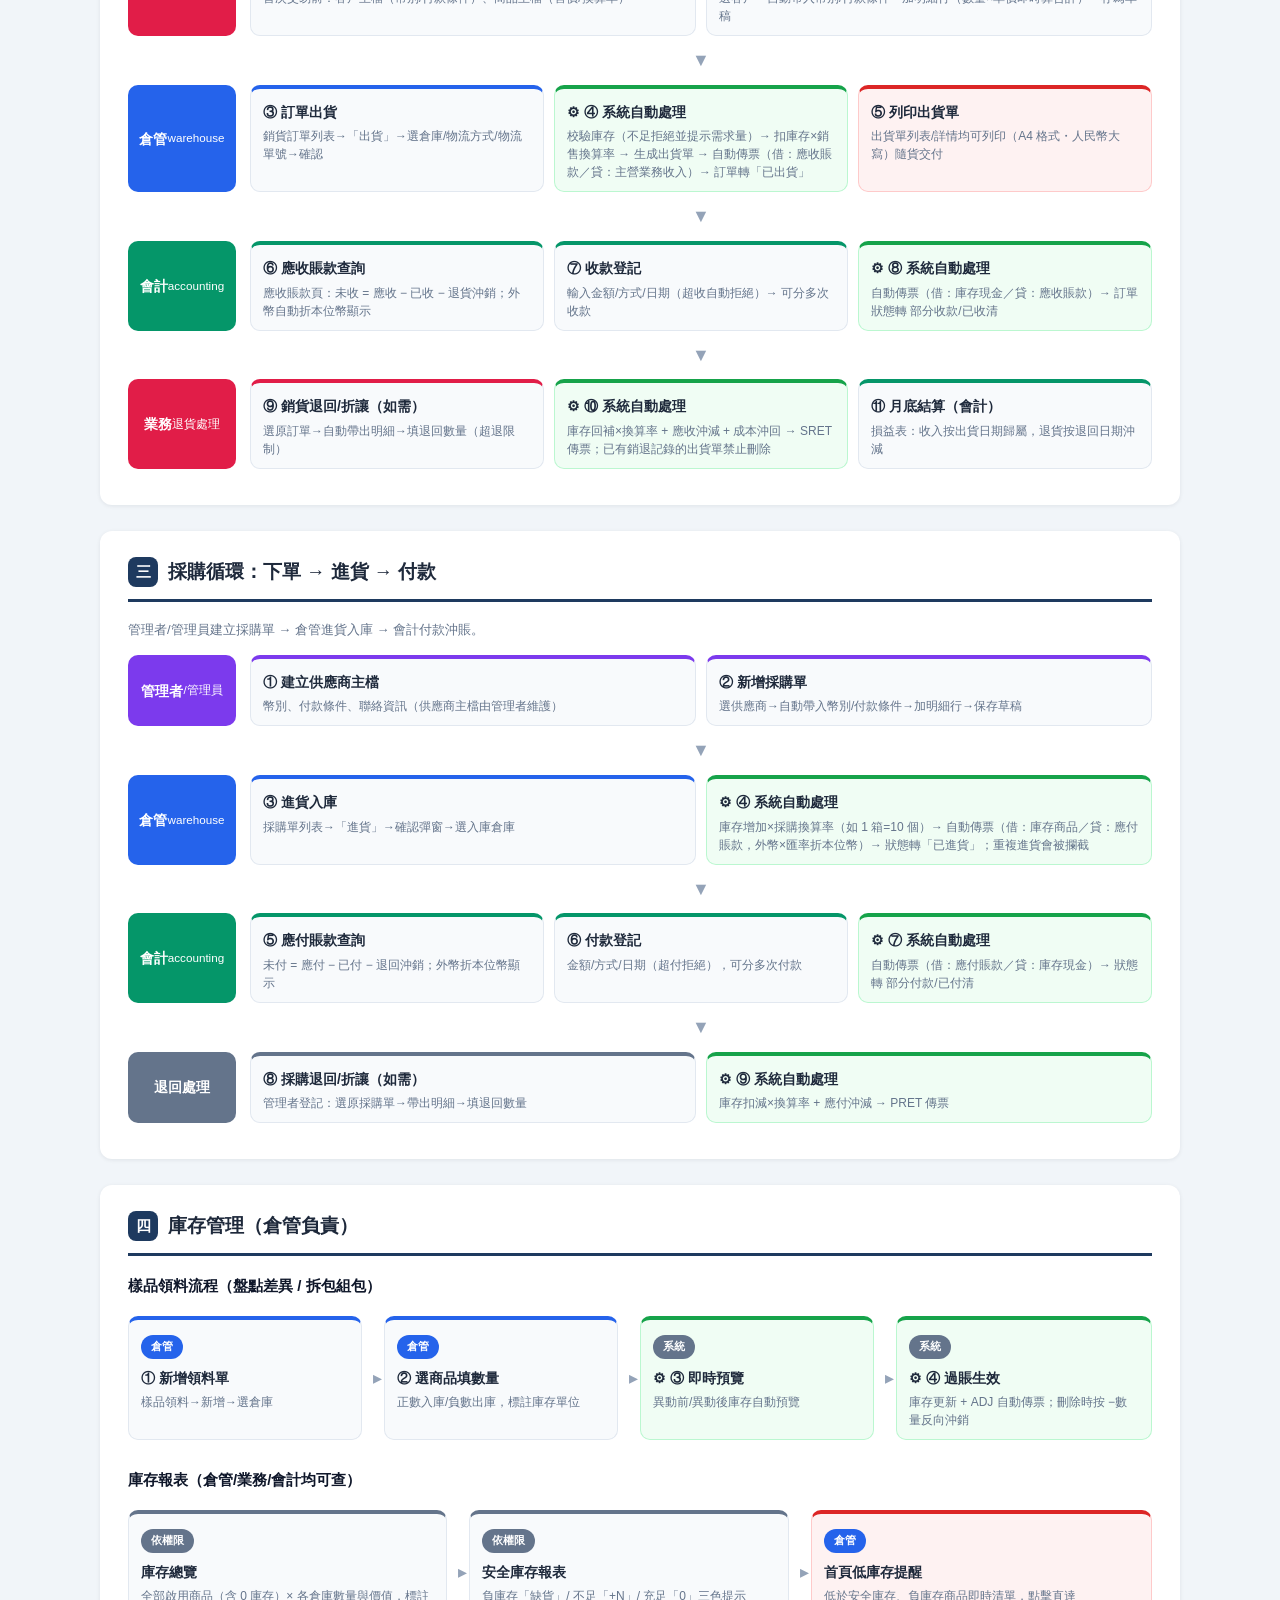
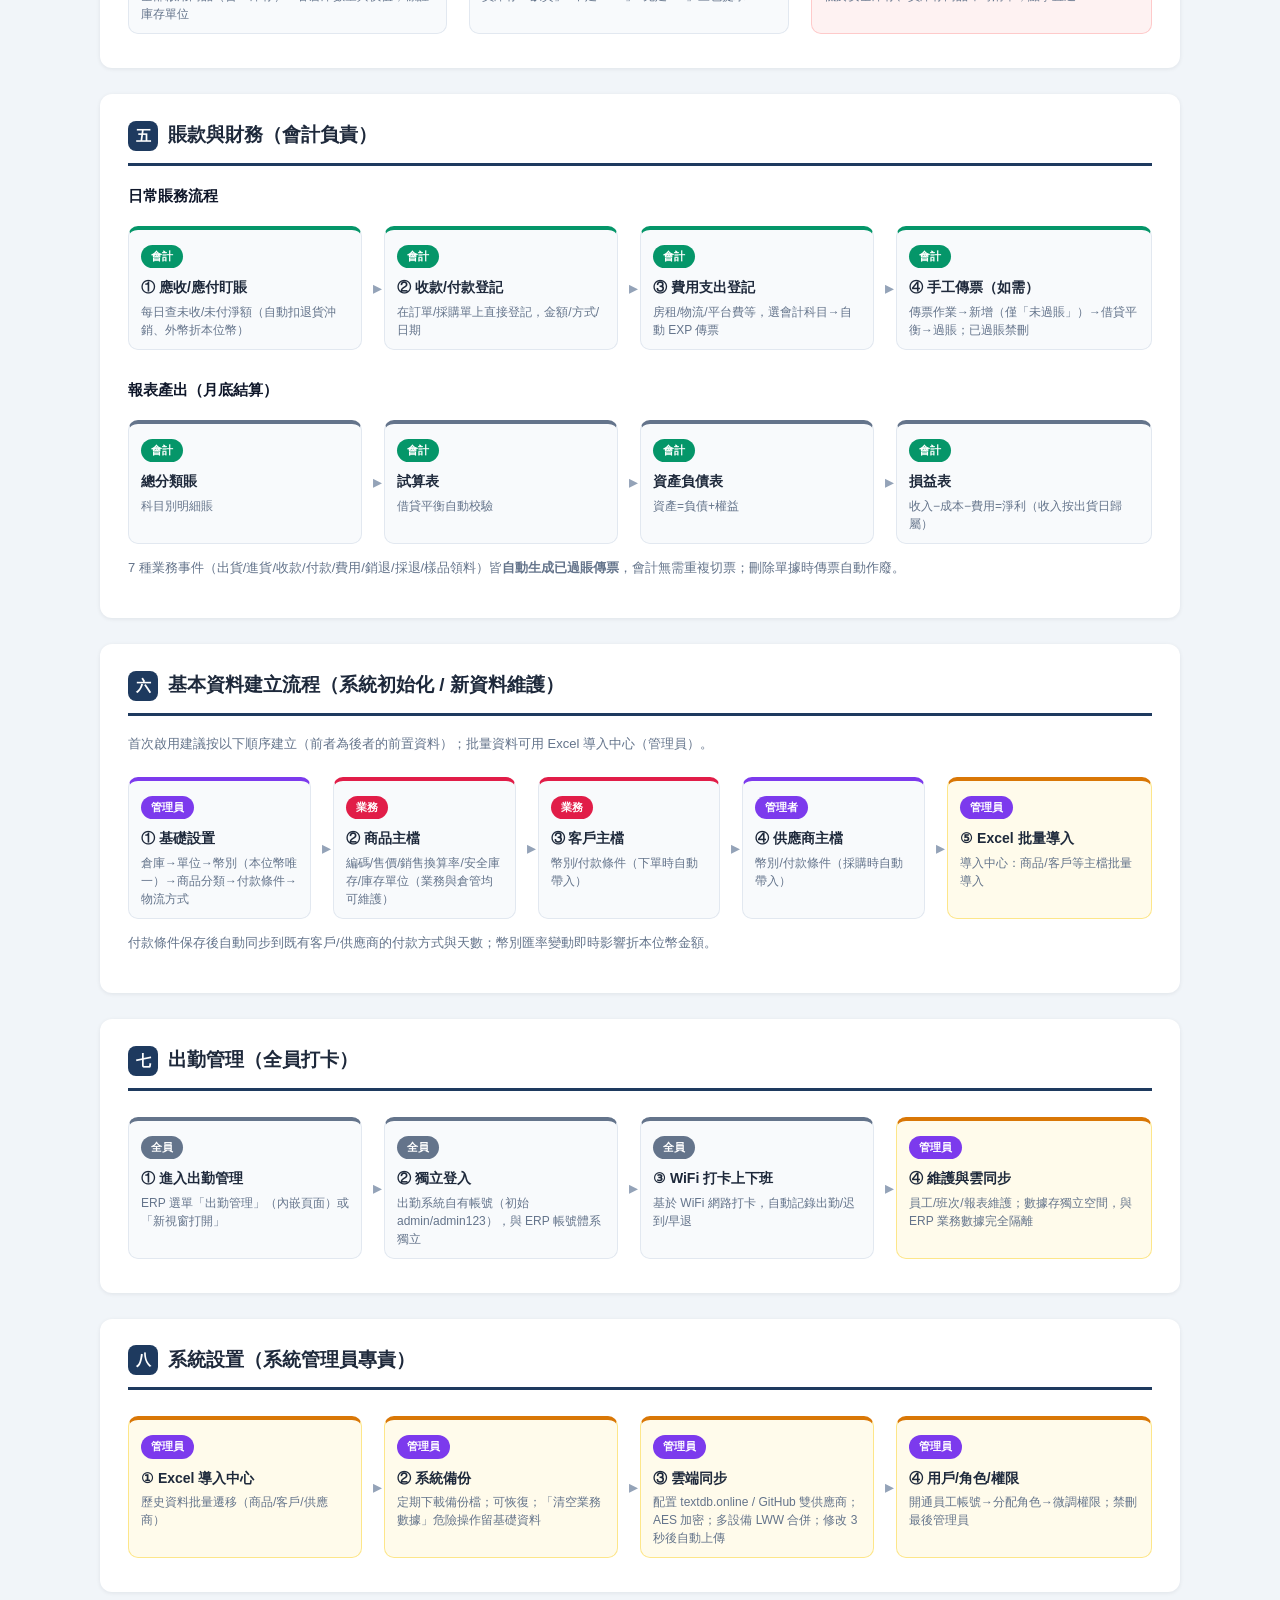
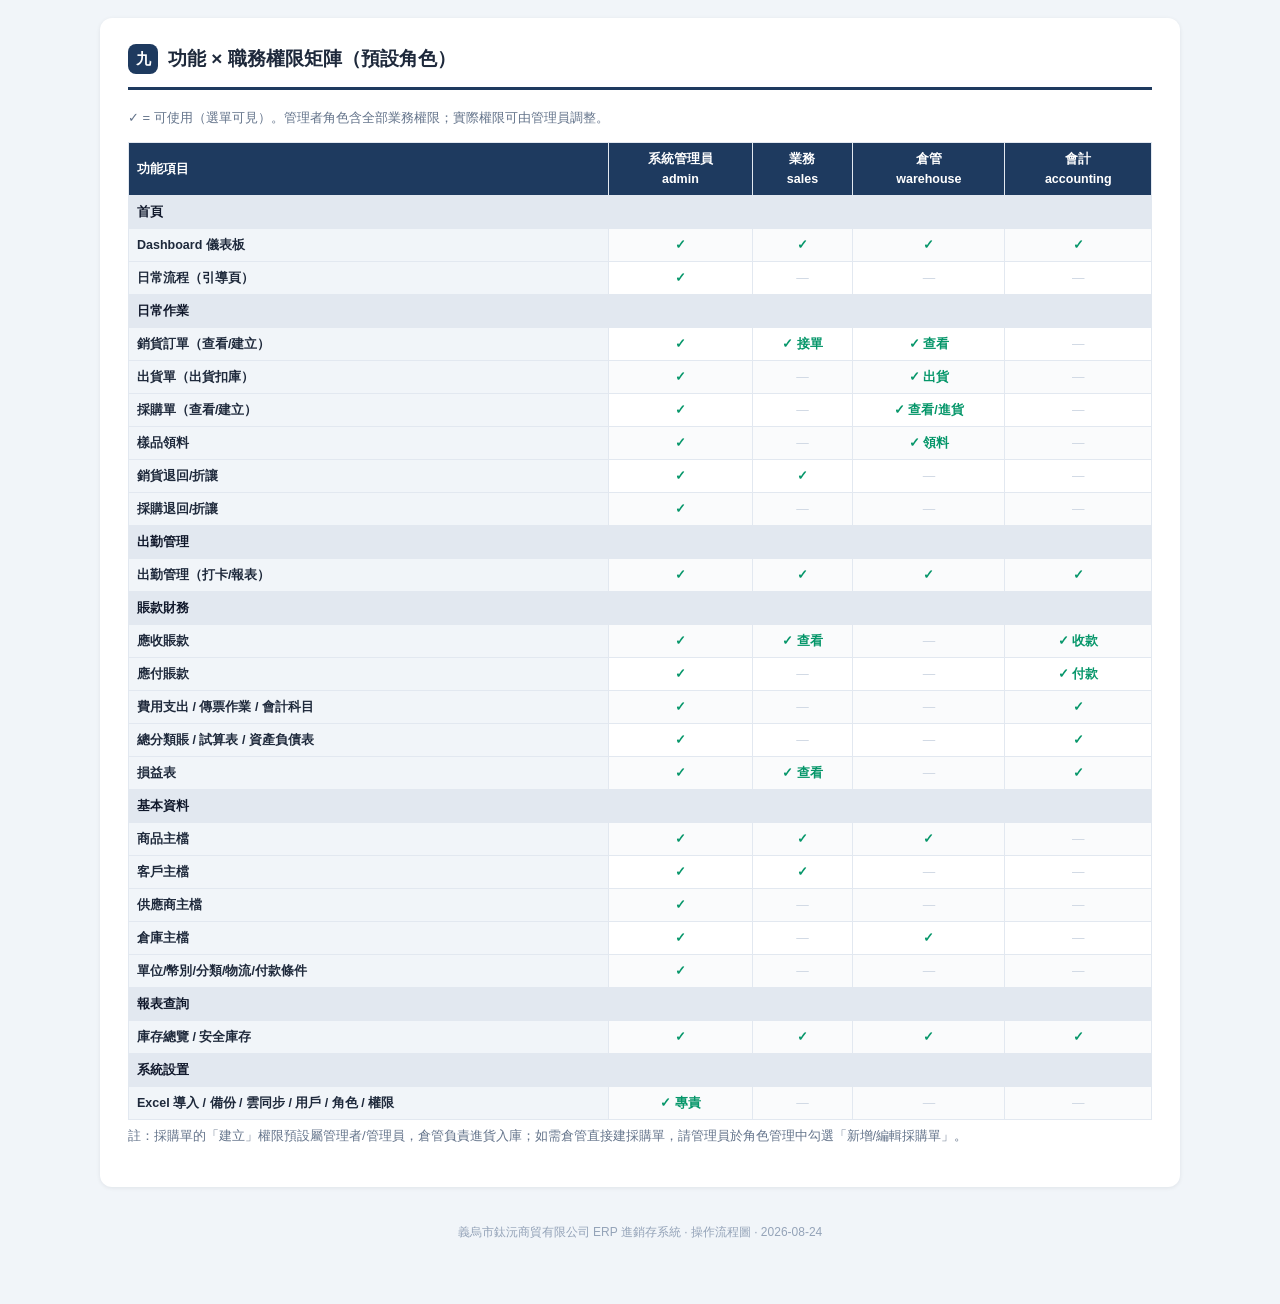
==== commit 0c0858c3: "库存调整模块改名为『样品领料』，仅 UI label 变更（v=20260904b） - js/app.js：菜单 label「库存调整」→「样品领料」；仪表板仓库设定介绍文案同步 - js/page" ====
--- a/workflows.html
+++ b/workflows.html
@@ -133,7 +133,7 @@
     <tbody>
       <tr><td>🧾 新增銷貨訂單</td><td><span class="role r-biz">業務</span></td><td>🛒 新增採購單</td><td><span class="role r-adm">管理者/管理員</span></td></tr>
       <tr><td>🚚 出貨扣庫存</td><td><span class="role r-wh">倉管</span></td><td>📦 進貨入庫</td><td><span class="role r-wh">倉管</span></td></tr>
-      <tr><td>🏷️ 庫存調整</td><td><span class="role r-wh">倉管</span></td><td>↩️ 銷貨退回/折讓</td><td><span class="role r-biz">業務</span></td></tr>
+      <tr><td>🏷️ 樣品領料</td><td><span class="role r-wh">倉管</span></td><td>↩️ 銷貨退回/折讓</td><td><span class="role r-biz">業務</span></td></tr>
       <tr><td>💳 費用支出</td><td><span class="role r-acc">會計</span></td><td>📒 傳票作業</td><td><span class="role r-acc">會計</span></td></tr>
       <tr><td>📊 損益表</td><td><span class="role r-acc">會計/業務(唯讀)</span></td><td>📈 庫存總覽</td><td><span class="role r-all">依權限</span></td></tr>
       <tr><td>💾 系統備份</td><td><span class="role r-adm">管理員</span></td><td>📥 Excel 導入中心</td><td><span class="role r-adm">管理員</span></td></tr>
@@ -218,9 +218,9 @@
 <div class="card">
   <h2><span class="no">四</span>庫存管理（倉管負責）</h2>
 
-  <h3>庫存調整流程（盤點差異 / 拆包組包）</h3>
-  <div class="flow">
-    <div class="fstep"><div class="node" style="border-top-color:#2563eb"><span class="role r-wh">倉管</span><b>① 新增調整單</b><small>庫存調整→新增→選倉庫</small></div></div>
+  <h3>樣品領料流程（盤點差異 / 拆包組包）</h3>
+  <div class="flow">
+    <div class="fstep"><div class="node" style="border-top-color:#2563eb"><span class="role r-wh">倉管</span><b>① 新增領料單</b><small>樣品領料→新增→選倉庫</small></div></div>
     <div class="fstep"><div class="node" style="border-top-color:#2563eb"><span class="role r-wh">倉管</span><b>② 選商品填數量</b><small>正數入庫/負數出庫，標註庫存單位</small></div></div>
     <div class="fstep"><div class="node auto"><span class="role r-all">系統</span><b>③ 即時預覽</b><small>異動前/異動後庫存自動預覽</small></div></div>
     <div class="fstep"><div class="node auto"><span class="role r-all">系統</span><b>④ 過賬生效</b><small>庫存更新 + ADJ 自動傳票；刪除時按 −數量反向沖銷</small></div></div>
@@ -253,7 +253,7 @@
     <div class="fstep"><div class="node"><span class="role r-acc">會計</span><b>資產負債表</b><small>資產=負債+權益</small></div></div>
     <div class="fstep"><div class="node"><span class="role r-acc">會計</span><b>損益表</b><small>收入−成本−費用=淨利（收入按出貨日歸屬）</small></div></div>
   </div>
-  <p class="note">7 種業務事件（出貨/進貨/收款/付款/費用/銷退/採退/庫存調整）皆<b>自動生成已過賬傳票</b>，會計無需重複切票；刪除單據時傳票自動作廢。</p>
+  <p class="note">7 種業務事件（出貨/進貨/收款/付款/費用/銷退/採退/樣品領料）皆<b>自動生成已過賬傳票</b>，會計無需重複切票；刪除單據時傳票自動作廢。</p>
 </div>
 
 <!-- 6 基本資料 -->
@@ -306,7 +306,7 @@
       <tr><th>銷貨訂單（查看/建立）</th><td class="ok">✓</td><td class="ok">✓ 接單</td><td class="ok">✓ 查看</td><td class="no2">—</td></tr>
       <tr><th>出貨單（出貨扣庫）</th><td class="ok">✓</td><td class="no2">—</td><td class="ok">✓ 出貨</td><td class="no2">—</td></tr>
       <tr><th>採購單（查看/建立）</th><td class="ok">✓</td><td class="no2">—</td><td class="ok">✓ 查看/進貨</td><td class="no2">—</td></tr>
-      <tr><th>庫存調整</th><td class="ok">✓</td><td class="no2">—</td><td class="ok">✓ 調整</td><td class="no2">—</td></tr>
+      <tr><th>樣品領料</th><td class="ok">✓</td><td class="no2">—</td><td class="ok">✓ 領料</td><td class="no2">—</td></tr>
       <tr><th>銷貨退回/折讓</th><td class="ok">✓</td><td class="ok">✓</td><td class="no2">—</td><td class="no2">—</td></tr>
       <tr><th>採購退回/折讓</th><td class="ok">✓</td><td class="no2">—</td><td class="no2">—</td><td class="no2">—</td></tr>
       <tr class="grp"><td colspan="5">出勤管理</td></tr>
